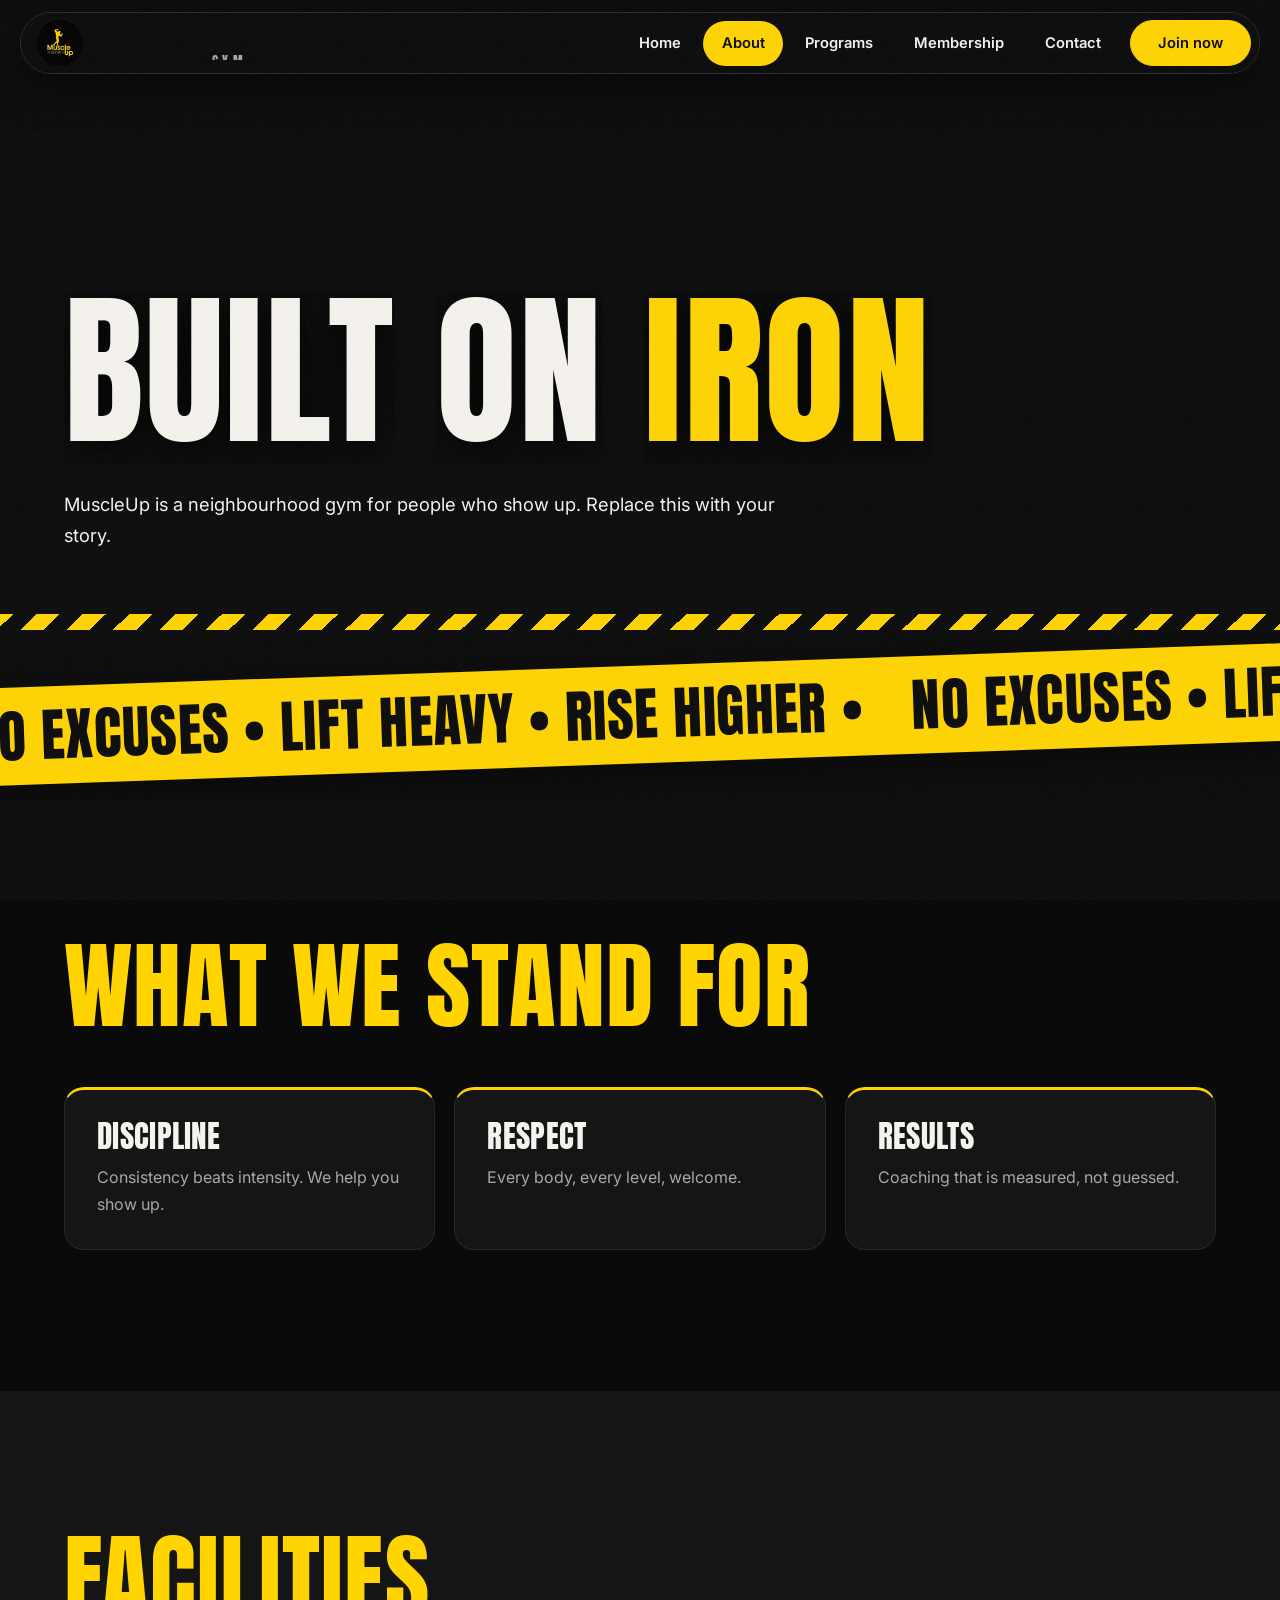
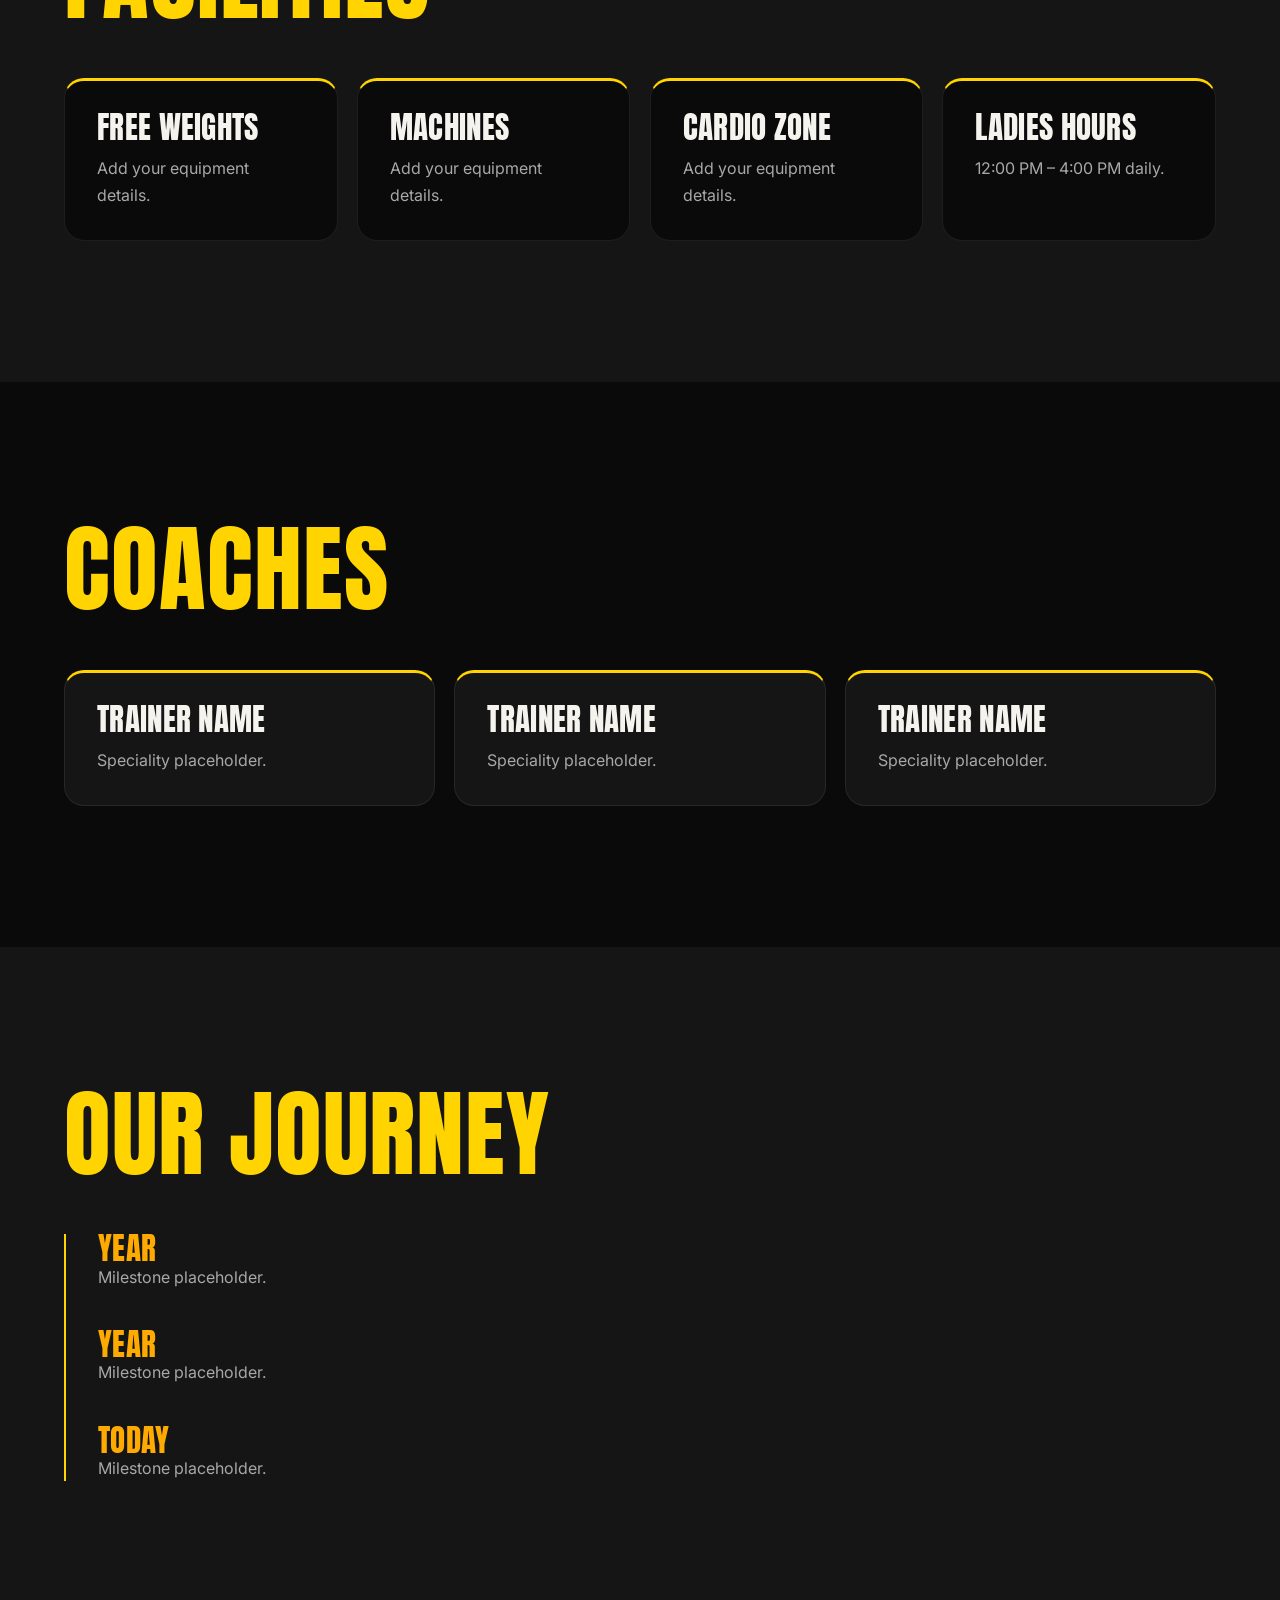
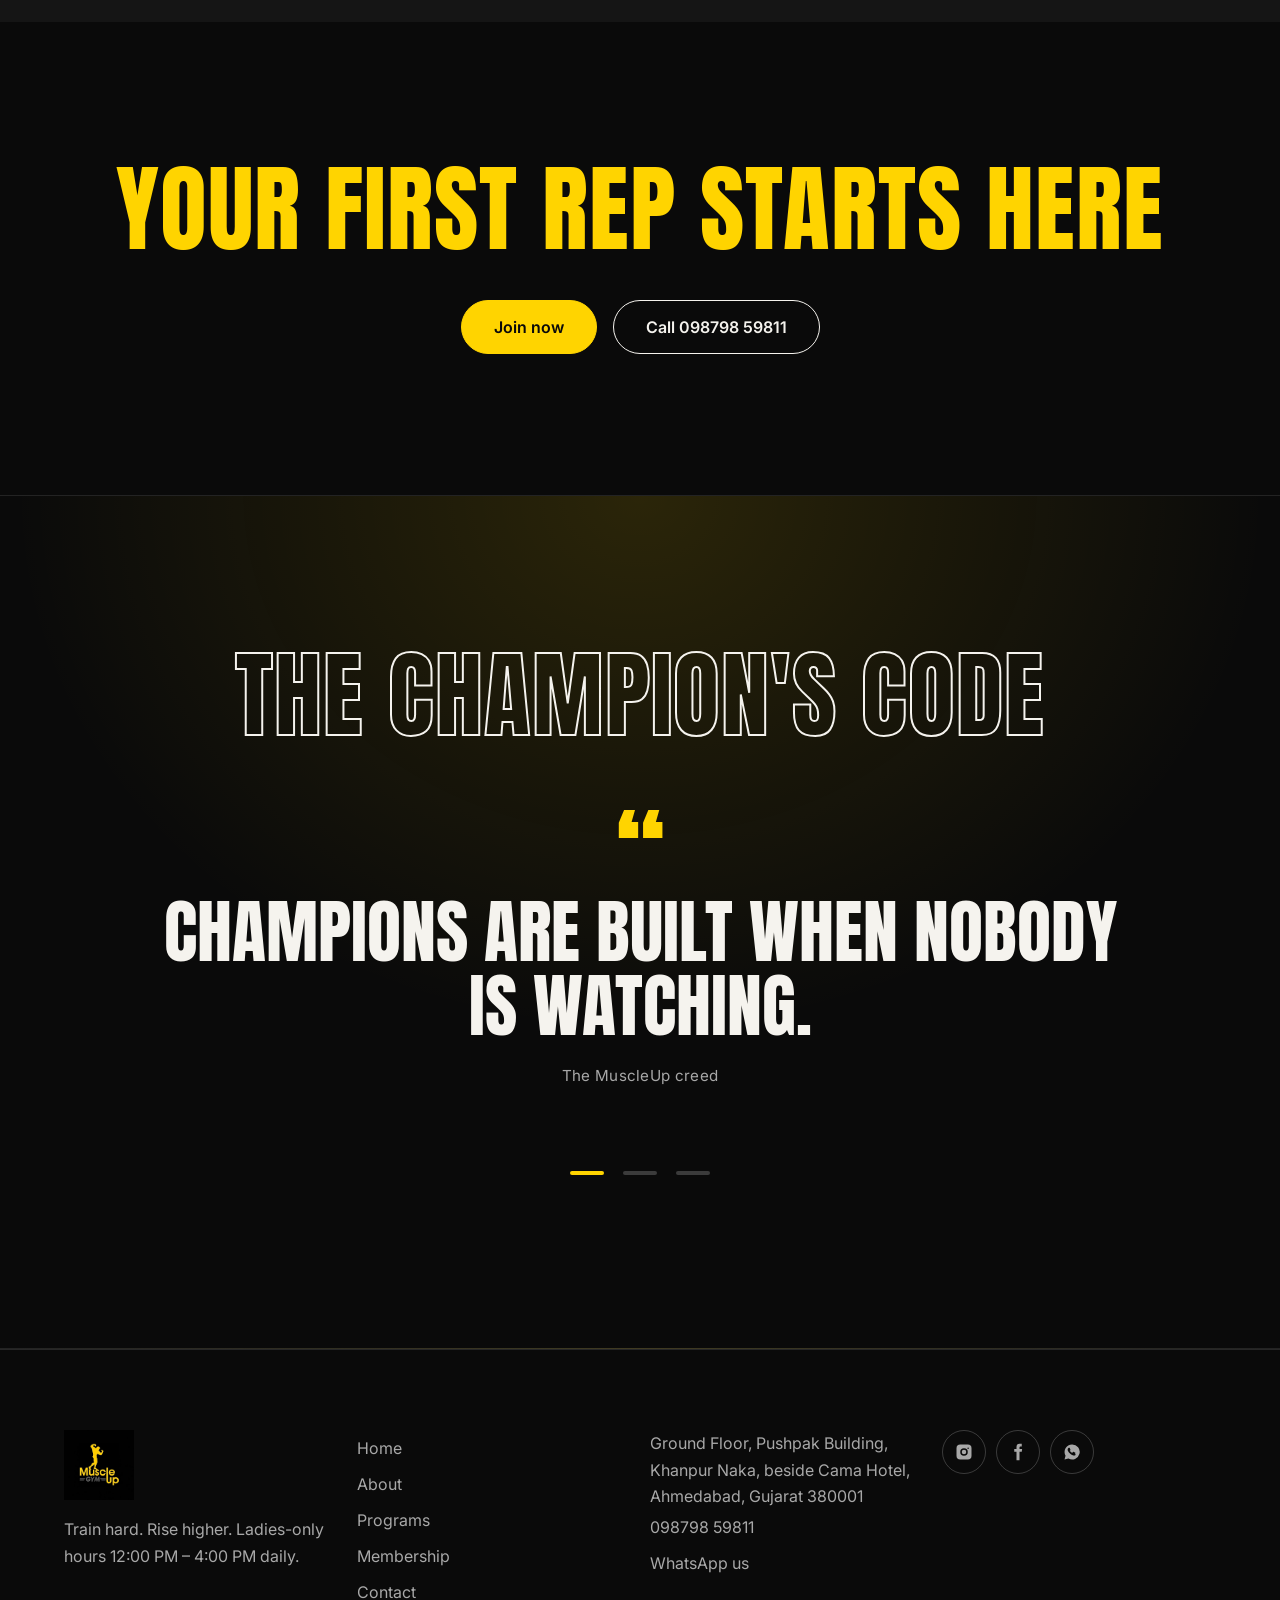
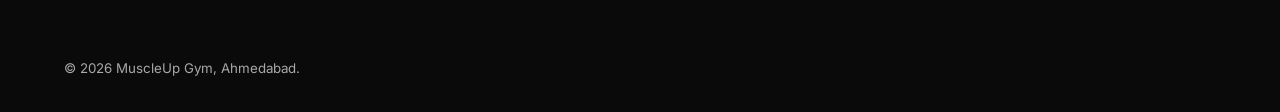
==== about.html @ 56ce06e0 "Demo gym website" ====
<!DOCTYPE html><html lang="en"><head><meta charset="utf-8"><meta name="viewport" content="width=device-width,initial-scale=1"><title>About | MuscleUp Gym Ahmedabad</title><meta name="description" content="The story, values and facilities of MuscleUp Gym, Ahmedabad."><meta property="og:title" content="About | MuscleUp Gym"><meta property="og:description" content="The story, values and facilities of MuscleUp Gym, Ahmedabad."><meta property="og:image" content="logo.png"><meta name="theme-color" content="#0A0A0A"><link rel="icon" href="logo.png"><link rel="preconnect" href="https://fonts.googleapis.com"><link rel="preconnect" href="https://fonts.gstatic.com" crossorigin><link href="https://fonts.googleapis.com/css2?family=Anton&family=Inter:wght@400;600&display=swap" rel="stylesheet"><link rel="stylesheet" href="style.css"></head><body><main>
<section class="hero hero--sm"><div class="hero__bg" style="background-image:url(https://images.unsplash.com/photo-1571019613454-1cb2f99b2d8b?auto=format&fit=crop&w=1600&q=70)"></div><h1 data-split>Built on iron</h1><p>MuscleUp is a neighbourhood gym for people who show up. Replace this with your story.</p></section><div class="tapew" aria-hidden="true"><div class="mq"><div><span>No excuses • Lift heavy • Rise higher •&nbsp;</span><span>No excuses • Lift heavy • Rise higher •&nbsp;</span><span>No excuses • Lift heavy • Rise higher •&nbsp;</span><span>No excuses • Lift heavy • Rise higher •&nbsp;</span></div></div></div>
<section class="sec"><h2 data-split>What we stand for</h2><div class="grid"><section class="card" data-r><h3>Discipline</h3><p>Consistency beats intensity. We help you show up.</p></section><section class="card" data-r><h3>Respect</h3><p>Every body, every level, welcome.</p></section><section class="card" data-r><h3>Results</h3><p>Coaching that is measured, not guessed.</p></section></div></section>
<section class="sec alt"><h2 data-split>Facilities</h2><div class="grid"><section class="card" data-r><h3>Free weights</h3><p>Add your equipment details.</p></section><section class="card" data-r><h3>Machines</h3><p>Add your equipment details.</p></section><section class="card" data-r><h3>Cardio zone</h3><p>Add your equipment details.</p></section><section class="card" data-r><h3>Ladies hours</h3><p>12:00 PM – 4:00 PM daily.</p></section></div></section>
<section class="sec"><h2 data-split>Coaches</h2><div class="grid"><section class="card" data-r><h3>Trainer Name</h3><p>Speciality placeholder.</p></section><section class="card" data-r><h3>Trainer Name</h3><p>Speciality placeholder.</p></section><section class="card" data-r><h3>Trainer Name</h3><p>Speciality placeholder.</p></section></div></section>
<section class="sec alt"><h2 data-split>Our journey</h2><div class="tl"><div data-r><h3>Year</h3><p>Milestone placeholder.</p></div><div data-r><h3>Year</h3><p>Milestone placeholder.</p></div><div data-r><h3>Today</h3><p>Milestone placeholder.</p></div></div></section>
<section class="sec" style="text-align:center"><h2 data-split>Your first rep starts here</h2><div class="row" style="justify-content:center"><a class="btn btn--fill" href="membership.html">Join now</a><a class="btn" href="tel:+919879859811">Call 098798 59811</a></div></section>
<section class="creed" aria-label="The MuscleUp creed"><h2 class="out">The champion's code</h2><div class="qs"><blockquote>Champions are built when nobody is watching.<small>The MuscleUp creed</small></blockquote><blockquote>Stay humble in the win. Stay hungry after it.<small>The MuscleUp creed</small></blockquote><blockquote>The mat does not care how you feel. Show up anyway.<small>The MuscleUp creed</small></blockquote></div><div class="dots"></div></section></main><script src="script.js"></script></body></html>
---- style.css ----
/* MuscleUp Gym — tokens */
:root{--bg:#0A0A0A;--surf:#151515;--text:#F5F3EE;--mute:#A8A8A8;--acc:#FFD400;--coral:#FFAA00;--grad:linear-gradient(120deg,var(--acc),var(--coral));--ease:cubic-bezier(.2,.8,.2,1);--pad:clamp(1.2rem,5vw,5rem)}
*{box-sizing:border-box;margin:0;padding:0}
html{scrollbar-width:thin;scrollbar-color:var(--acc) var(--bg)}
body{background:var(--bg);color:var(--text);font:400 1rem/1.65 Inter,system-ui,sans-serif;overflow-x:hidden;-webkit-font-smoothing:antialiased}
img{max-width:100%;display:block}a{color:inherit;text-decoration:none}
h1,h2,h3{font-family:Anton,Impact,sans-serif;text-transform:uppercase;font-weight:400;line-height:.95;letter-spacing:.01em}
h1{font-size:clamp(3.2rem,13vw,11rem)}h2{font-size:clamp(2.3rem,7.5vw,6rem)}h3{font-size:clamp(1.4rem,2.4vw,2rem)}
p{color:var(--mute);max-width:60ch}
:focus-visible{outline:2px solid var(--coral);outline-offset:3px}
.sec{padding:clamp(4.5rem,11vw,10rem) var(--pad)}.alt{background:var(--surf)}
.grid{display:grid;gap:1.2rem;grid-template-columns:repeat(auto-fit,minmax(min(100%,260px),1fr));margin-top:3rem}
/* progress + cursor */
#bar{position:fixed;top:0;left:0;height:3px;width:100%;background:var(--grad);transform:scaleX(0);transform-origin:0;z-index:99}
.cur,.ring{position:fixed;top:0;left:0;pointer-events:none;z-index:98;border-radius:50%;display:none}
.cur{width:8px;height:8px;margin:-4px;background:var(--acc)}
.ring{width:38px;height:38px;margin:-19px;border:1px solid var(--text);transition:width .3s,height .3s,margin .3s,background .3s}
.fine .cur,.fine .ring{display:block}.ring.big{width:76px;height:76px;margin:-38px;background:#ffd40022}
/* preloader / wipe */
#pre{position:fixed;inset:0;background:var(--bg);z-index:100;display:grid;place-content:center;justify-items:center;gap:1.2rem;transition:transform .9s var(--ease)}
#pre img{width:90px;animation:pulse 1s infinite alternate}#pre b{font:400 clamp(3rem,10vw,6rem)/1 Anton;background:var(--grad);-webkit-background-clip:text;background-clip:text;color:transparent}
#pre.done{transform:translateY(-100%)}@keyframes pulse{to{transform:scale(1.12)}}
/* header */
.hdr{position:fixed;inset:0 0 auto;z-index:50;display:flex;justify-content:space-between;align-items:center;padding:.8rem var(--pad);background:#0A0E1Fb3;backdrop-filter:blur(16px);-webkit-backdrop-filter:blur(16px);transition:transform .5s var(--ease)}
.hdr.hide{transform:translateY(-100%)}.hdr img{height:46px}
.nav{display:flex;gap:2rem;align-items:center}.nav a{font-weight:600;font-size:.92rem;position:relative;padding:.6rem 0}
.nav a:not(.btn)::after{content:"";position:absolute;left:0;bottom:.2rem;width:100%;height:2px;background:var(--acc);transform:scaleX(0);transform-origin:right;transition:transform .4s var(--ease)}
.nav a:hover::after,.nav a.on::after{transform:scaleX(1);transform-origin:left}
.burger{display:none;width:48px;height:48px;background:none;border:0;cursor:pointer;position:relative;z-index:60}
.burger i{position:absolute;left:11px;width:26px;height:2px;background:var(--text);transition:transform .4s var(--ease)}
.burger i:first-child{top:19px}.burger i:last-child{top:28px}
.menu .burger i:first-child{transform:translateY(4.5px) rotate(45deg)}.menu .burger i:last-child{transform:translateY(-4.5px) rotate(-45deg)}
@media(max-width:900px){.burger{display:block}
.nav{position:fixed;inset:0;background:var(--bg);flex-direction:column;justify-content:center;gap:1rem;clip-path:circle(0 at calc(100% - 40px) 40px);transition:clip-path .7s var(--ease);visibility:hidden}
.nav a:not(.btn){font:400 clamp(2.4rem,11vw,4rem)/1.1 Anton;text-transform:uppercase}
.menu .nav{clip-path:circle(150% at calc(100% - 40px) 40px);visibility:visible}}
/* buttons */
.btn{display:inline-flex;align-items:center;justify-content:center;min-height:48px;padding:.8rem 2rem;border-radius:99px;font-weight:600;border:1.5px solid var(--text);position:relative;overflow:hidden;isolation:isolate;transition:color .4s,transform .3s var(--ease);cursor:pointer;background:none;color:var(--text);font-family:inherit;font-size:1rem}
.btn::before{content:"";position:absolute;inset:0;background:var(--grad);transform:translateY(101%);transition:transform .5s var(--ease);z-index:-1}
.btn:hover::before{transform:none}.btn:hover{border-color:transparent}
.btn--fill{background:var(--acc);border-color:var(--acc)}.btn--fill::before{background:var(--text)}.btn--fill:hover{color:var(--bg)}
.row{display:flex;gap:1rem;flex-wrap:wrap;margin-top:2rem}
/* split + reveal */
.w{display:inline-block;overflow:hidden;vertical-align:top;padding-bottom:.08em}
.w>span{display:inline-block;transform:translateY(110%);transition:transform 1s var(--ease)}.go .w>span{transform:none}
[data-r]{opacity:0;transform:translateY(40px);transition:opacity .9s var(--ease),transform .9s var(--ease);transition-delay:calc(var(--i,0)*90ms)}
[data-r].in{opacity:1;transform:none}
.clip{clip-path:inset(0 0 100% 0);transition:clip-path 1.2s var(--ease)}.clip.in{clip-path:inset(0)}
/* hero */
.hero{min-height:100svh;display:flex;flex-direction:column;justify-content:flex-end;padding:9rem var(--pad) 4rem;position:relative;overflow:hidden}
.hero--sm{min-height:70svh}
.hero__bg{position:absolute;inset:-10% 0;background:var(--bg) center/cover;z-index:-2;will-change:transform}
.hero::after{content:"";position:absolute;inset:0;background:linear-gradient(180deg,#0A0A0A55,#0A0A0A 96%);z-index:-1}
.hero p{margin-top:1.6rem;font-size:1.15rem;color:var(--text)}
.badge{display:inline-block;padding:.45rem 1rem;border-radius:99px;background:var(--grad);color:#fff;font-weight:600;font-size:.85rem;margin-bottom:1.4rem}
.mq{overflow:hidden;border-block:1px solid #ffffff1f;padding:1.2rem 0;background:var(--acc);color:var(--bg)}
.mq div{display:flex;width:max-content;animation:mq 22s linear infinite}
.mq span{font:400 clamp(1.8rem,5vw,3.4rem)/1 Anton;padding-right:2rem;text-transform:uppercase}@keyframes mq{to{transform:translateX(-50%)}}
/* cards */
.card{background:var(--surf);border-radius:20px;padding:2rem;position:relative;overflow:hidden;transform:perspective(800px) rotateX(var(--rx,0)) rotateY(var(--ry,0));transition:transform .25s ease-out;border:1px solid #ffffff14}
.alt .card{background:var(--bg)}
.card::after{content:"";position:absolute;inset:0;background:radial-gradient(300px circle at var(--mx,50%) var(--my,50%),#ffd4002e,transparent 60%);opacity:0;transition:opacity .3s;pointer-events:none}
.card:hover::after{opacity:1}.card h3{margin-bottom:.8rem}
.card--hl{border-color:var(--acc);background:linear-gradient(160deg,#ffd40026,var(--surf))}
.price{font:400 2.8rem/1 Anton;margin:1rem 0}
.hs{display:flex;gap:1.2rem;overflow-x:auto;scroll-snap-type:x mandatory;margin:3rem calc(var(--pad)*-1) 0;padding:0 var(--pad) 1.5rem;scrollbar-width:none}
.hs .card{flex:0 0 min(80vw,340px);scroll-snap-align:start;min-height:320px;display:flex;flex-direction:column;justify-content:flex-end}
/* ladies */
.lady{display:grid;gap:2rem;align-items:center;grid-template-columns:1.2fr 1fr}
.lady big{font:400 clamp(4rem,14vw,11rem)/.9 Anton;background:var(--grad);-webkit-background-clip:text;background-clip:text;color:transparent;display:block}
@media(max-width:800px){.lady{grid-template-columns:1fr}}
/* stats */
.stat b{font:400 clamp(3rem,8vw,6rem)/1 Anton;display:block}.stat span{color:var(--mute)}
/* gallery */
.gal{display:flex;gap:.8rem;height:min(70vh,520px);margin-top:3rem}
.gal div{flex:1;background:var(--surf) center/cover;border-radius:20px;transition:flex .8s var(--ease);position:relative;overflow:hidden;cursor:pointer}
.gal div:hover{flex:4}@media(max-width:700px){.gal{flex-direction:column;height:auto}.gal div{min-height:90px}.gal div:hover{flex:1;min-height:240px}}
/* details / faq / programs */
details{border-bottom:1px solid #ffffff22;padding:1.3rem 0}summary{cursor:pointer;font:400 clamp(1.3rem,3vw,1.9rem)/1.2 Anton;text-transform:uppercase;list-style:none;display:flex;justify-content:space-between;gap:1rem;min-height:44px;align-items:center}
summary::-webkit-details-marker{display:none}summary::after{content:"+";color:var(--acc);font-size:2rem;transition:transform .4s var(--ease)}
details[open] summary::after{transform:rotate(45deg)}details p{padding-top:1rem}
table{width:100%;border-collapse:collapse;margin-top:2rem;min-width:520px}th,td{padding:1rem;text-align:left;border-bottom:1px solid #ffffff1f}th{font:400 1.2rem Anton;text-transform:uppercase}
.tw{overflow-x:auto}
/* timeline */
.tl{border-left:2px solid var(--acc);margin-top:3rem;display:grid;gap:2.5rem;padding-left:2rem}.tl h3{color:var(--coral)}
/* form */
form{display:grid;gap:1rem}label{display:grid;gap:.4rem;font-weight:600;font-size:.9rem}
input,select,textarea{background:var(--surf);border:1.5px solid #ffffff26;border-radius:14px;padding:.9rem 1rem;color:var(--text);font:inherit;min-height:48px;width:100%}
input:focus,select:focus,textarea:focus{border-color:var(--acc);outline:0}.bad{border-color:var(--acc)!important}
.err{color:var(--coral);font-size:.82rem;min-height:1em}
.ok{display:none;text-align:center;padding:3rem 1rem}.ok svg{width:90px;stroke:var(--acc);fill:none;stroke-width:4;stroke-dasharray:150;stroke-dashoffset:150}
.sent .ok{display:block}.sent form{display:none}.sent .ok svg{animation:dr 1s .1s forwards}@keyframes dr{to{stroke-dashoffset:0}}
.two{display:grid;gap:3rem;grid-template-columns:1fr 1fr}@media(max-width:900px){.two{grid-template-columns:1fr}}
iframe{width:100%;height:380px;border:0;border-radius:20px;filter:grayscale(.4) invert(.9) hue-rotate(180deg)}
.ban{background:var(--grad);color:#fff;padding:1.4rem var(--pad);text-align:center;font:400 clamp(1.3rem,3.5vw,2.2rem)/1.2 Anton;text-transform:uppercase}
/* footer */
.ftr{padding:5rem var(--pad) 2rem;border-top:1px solid #ffffff1f}.ftr .grid{margin-top:0}.ftr img{height:70px;margin-bottom:1rem}
.ftr a{display:block;color:var(--mute);padding:.3rem 0;transition:color .3s}.ftr a:hover{color:var(--acc)}
.ftr small{display:block;margin-top:3rem;color:var(--mute)}
.soc{display:flex;gap:.6rem}.soc a{width:44px;height:44px;border:1px solid #ffffff33;border-radius:50%;display:grid;place-items:center}.soc svg{width:18px;fill:currentColor}
#top,.call{position:fixed;z-index:40;border:0;cursor:pointer;display:grid;place-items:center;font-weight:600}
#top{right:1rem;bottom:1rem;width:48px;height:48px;border-radius:50%;background:var(--acc);color:#fff;opacity:0;pointer-events:none;transition:opacity .3s}#top.show{opacity:1;pointer-events:auto}
.call{display:none;left:1rem;bottom:1rem;height:48px;padding:0 1.4rem;border-radius:99px;background:var(--text);color:var(--bg)}
@media(max-width:700px){.call{display:grid}}
@media(prefers-reduced-motion:reduce){*,*::before,*::after{animation:none!important;transition-duration:.01ms!important}[data-r],.clip{opacity:1;transform:none;clip-path:none}.w>span{transform:none}}

/* ===== v2: yellow/black gym identity ===== */
h2{color:var(--acc)}.stat b{color:var(--acc)}
.btn:hover{color:#0A0A0A}.btn--fill{color:#0A0A0A}.badge,.ban,#top{color:#0A0A0A}
.card{border-top:3px solid var(--acc)}.card--hl{box-shadow:0 0 60px #ffd40022}
.out{-webkit-text-stroke:2px var(--text);color:transparent}
.hero h1{text-shadow:0 8px 40px #000}.hero h1 .w:nth-of-type(n+3)>span{color:var(--acc)}
.hero--sm{border-bottom:16px solid;border-image:repeating-linear-gradient(-45deg,var(--acc) 0 16px,#0A0A0A 16px 32px) 16}
.tapew{overflow:hidden;padding:2.4rem 0}.tapew .mq{transform:rotate(-2deg) scale(1.05);box-shadow:0 10px 40px #000a;border:0}
.mq span{letter-spacing:.02em}
.sec h2{margin-bottom:.4em}
/* floating pill navbar (blur lives on ::before so the mobile menu can stay fixed) */
.hdr{inset:12px 12px auto;max-width:1240px;margin:0 auto;padding:.45rem .5rem .45rem 1rem;border-radius:99px;border:1px solid #ffffff22;background:none;backdrop-filter:none;-webkit-backdrop-filter:none;box-shadow:0 12px 40px #000a}
.hdr::before{content:"";position:absolute;inset:0;border-radius:inherit;background:#0a0a0acc;backdrop-filter:blur(18px) saturate(1.4);-webkit-backdrop-filter:blur(18px) saturate(1.4);z-index:-1}
.hdr.hide{transform:translateY(-140%)}body.menu .hdr{transform:none!important}
.hdr img{height:46px;width:46px;object-fit:cover;border-radius:50%}
.nav{gap:.25rem}
.nav a:not(.btn):not(.tel){padding:.65rem 1.15rem;border-radius:99px;transition:background .3s,color .3s}
.nav a:not(.btn):not(.tel)::after{display:none}
.nav a:not(.btn):not(.tel):hover{background:#ffffff1a}
.nav a.on{background:var(--acc);color:#0A0A0A}
.nav a.btn{padding:.7rem 1.7rem;min-height:46px;margin-left:.4rem;white-space:nowrap;line-height:1}
.tel{font-weight:600;color:var(--acc);margin-left:1.1rem;white-space:nowrap}
@media(max-width:1100px){.tel{display:none}}
.burger{border-radius:50%;background:#ffffff14}.burger i{left:13px}
@media(max-width:900px){
 .nav{padding:6rem 1.5rem 2rem;gap:.4rem;background:var(--bg) radial-gradient(circle at 80% 10%,#ffd40022,transparent 50%)}
 .nav a:not(.btn):not(.tel){font:400 clamp(2.4rem,11vw,4rem)/1.1 Anton;padding:.25rem 1rem}
 .nav a.on{background:none;color:var(--acc)}
 .nav a.btn{margin:1.4rem 0 0;font-size:1.1rem;padding:.9rem 2.4rem}
 .nav .tel{display:block;margin:.6rem 0 0;font-size:1.2rem}}
@media(max-width:480px){.hero{padding-top:7rem}.hero .row .btn{flex:1 1 100%}.row .btn{min-height:50px}}
@media(min-width:1600px){.sec{padding-inline:max(var(--pad),8vw)}}

/* ===== v3: brand name, champion hero, creed, no pointer effects ===== */
.cur,.ring{display:none!important}.card{transform:none!important;transition:none}.card::after{display:none}
body::after{content:"";position:fixed;inset:0;pointer-events:none;z-index:97;opacity:.07;background:url("data:image/svg+xml,%3Csvg xmlns='http://www.w3.org/2000/svg' width='160' height='160'%3E%3Cfilter id='n'%3E%3CfeTurbulence type='fractalNoise' baseFrequency='.9' numOctaves='2'/%3E%3C/filter%3E%3Crect width='100%25' height='100%25' filter='url(%23n)'/%3E%3C/svg%3E")}
.brand{display:flex;align-items:center;gap:.7rem;position:relative}
.brand__name{display:flex;align-items:baseline;gap:.3rem;font:400 clamp(1.2rem,3.4vw,1.65rem)/1 Anton,sans-serif;text-transform:uppercase;letter-spacing:.04em;overflow:hidden;padding:.14em 0}
.brand__name span{display:inline-block;transform:translateY(135%);transition:transform .9s var(--ease)}
.ready .brand__name span{transform:none}.ready .brand__name span:nth-child(2){transition-delay:.12s}.ready .brand__name span:nth-child(3){transition-delay:.24s}
.brand__name .up{background:linear-gradient(100deg,var(--acc) 35%,#fff 50%,var(--acc) 65%) 0 0/250% 100%;-webkit-background-clip:text;background-clip:text;color:transparent;animation:shine 3.6s 1.4s linear infinite}
@keyframes shine{to{background-position:-250% 0}}
.brand__name .gym{font-size:.5em;letter-spacing:.32em;color:var(--mute);align-self:center}
@media(max-width:1280px){.tel{display:none}}
@media(min-width:901px) and (max-width:1100px){.nav a:not(.btn):not(.tel){padding:.55rem .7rem;font-size:.85rem}.nav a.btn{padding:.65rem 1.2rem}.brand__name .gym{display:none}}
@media(max-width:900px){.brand{z-index:61}}
.hero--fight{display:grid;grid-template-columns:1.15fr .85fr;gap:3rem;align-items:end;padding-top:8rem}
.hero--fight h1{font-size:clamp(3rem,9vw,8.5rem)}
.fighter{position:relative;width:100%;max-width:520px;aspect-ratio:4/5;max-height:76svh;justify-self:end}
.fighter i,.fighter::before,.fighter::after{position:absolute;clip-path:polygon(14% 0,100% 0,100% 100%,0 100%)}
.fighter i{inset:0;background:var(--surf) center/cover}
.fighter::before{content:"";inset:14px -14px -14px 14px;background:var(--grad)}
.fighter::after{content:"";inset:0;background:linear-gradient(180deg,transparent 50%,#000d)}
.fighter b{position:absolute;left:1.6rem;bottom:1.5rem;z-index:2;font:400 clamp(1.3rem,3vw,2rem)/1.1 Anton,sans-serif;text-transform:uppercase}
@media(max-width:900px){.hero--fight{grid-template-columns:1fr;gap:3rem;padding-top:7rem}.fighter{justify-self:center;max-width:420px;aspect-ratio:1/1.1;margin-right:14px}}
.creed{padding:clamp(5rem,12vw,10rem) var(--pad);text-align:center;background:radial-gradient(70% 90% at 50% 0,#ffd40022,transparent 70%),var(--bg);border-block:1px solid #ffffff1a}
.creed .qs{display:grid;max-width:1000px;margin:3rem auto 0;min-height:clamp(250px,40vw,330px)}
.creed blockquote{grid-area:1/1;align-self:center;font:400 clamp(1.9rem,6vw,4.4rem)/1.05 Anton,sans-serif;text-transform:uppercase;opacity:0;transform:translateY(24px);transition:opacity .8s var(--ease),transform .8s var(--ease);pointer-events:none}
.creed blockquote.on{opacity:1;transform:none;pointer-events:auto}
.creed blockquote::before{content:"“";display:block;color:var(--acc);font-size:1.5em;line-height:.7}
.creed small{display:block;margin-top:1.4rem;font:400 .95rem/1.4 Inter,sans-serif;color:var(--mute);text-transform:none;letter-spacing:.02em}
.dots{display:flex;gap:.3rem;justify-content:center;margin-top:2rem}.dots button{width:48px;height:44px;background:none;border:0;cursor:pointer;display:grid;place-items:center}
.dots button::before{content:"";width:34px;height:4px;border-radius:4px;background:#ffffff33;transition:background .3s}.dots button.on::before{background:var(--acc)}
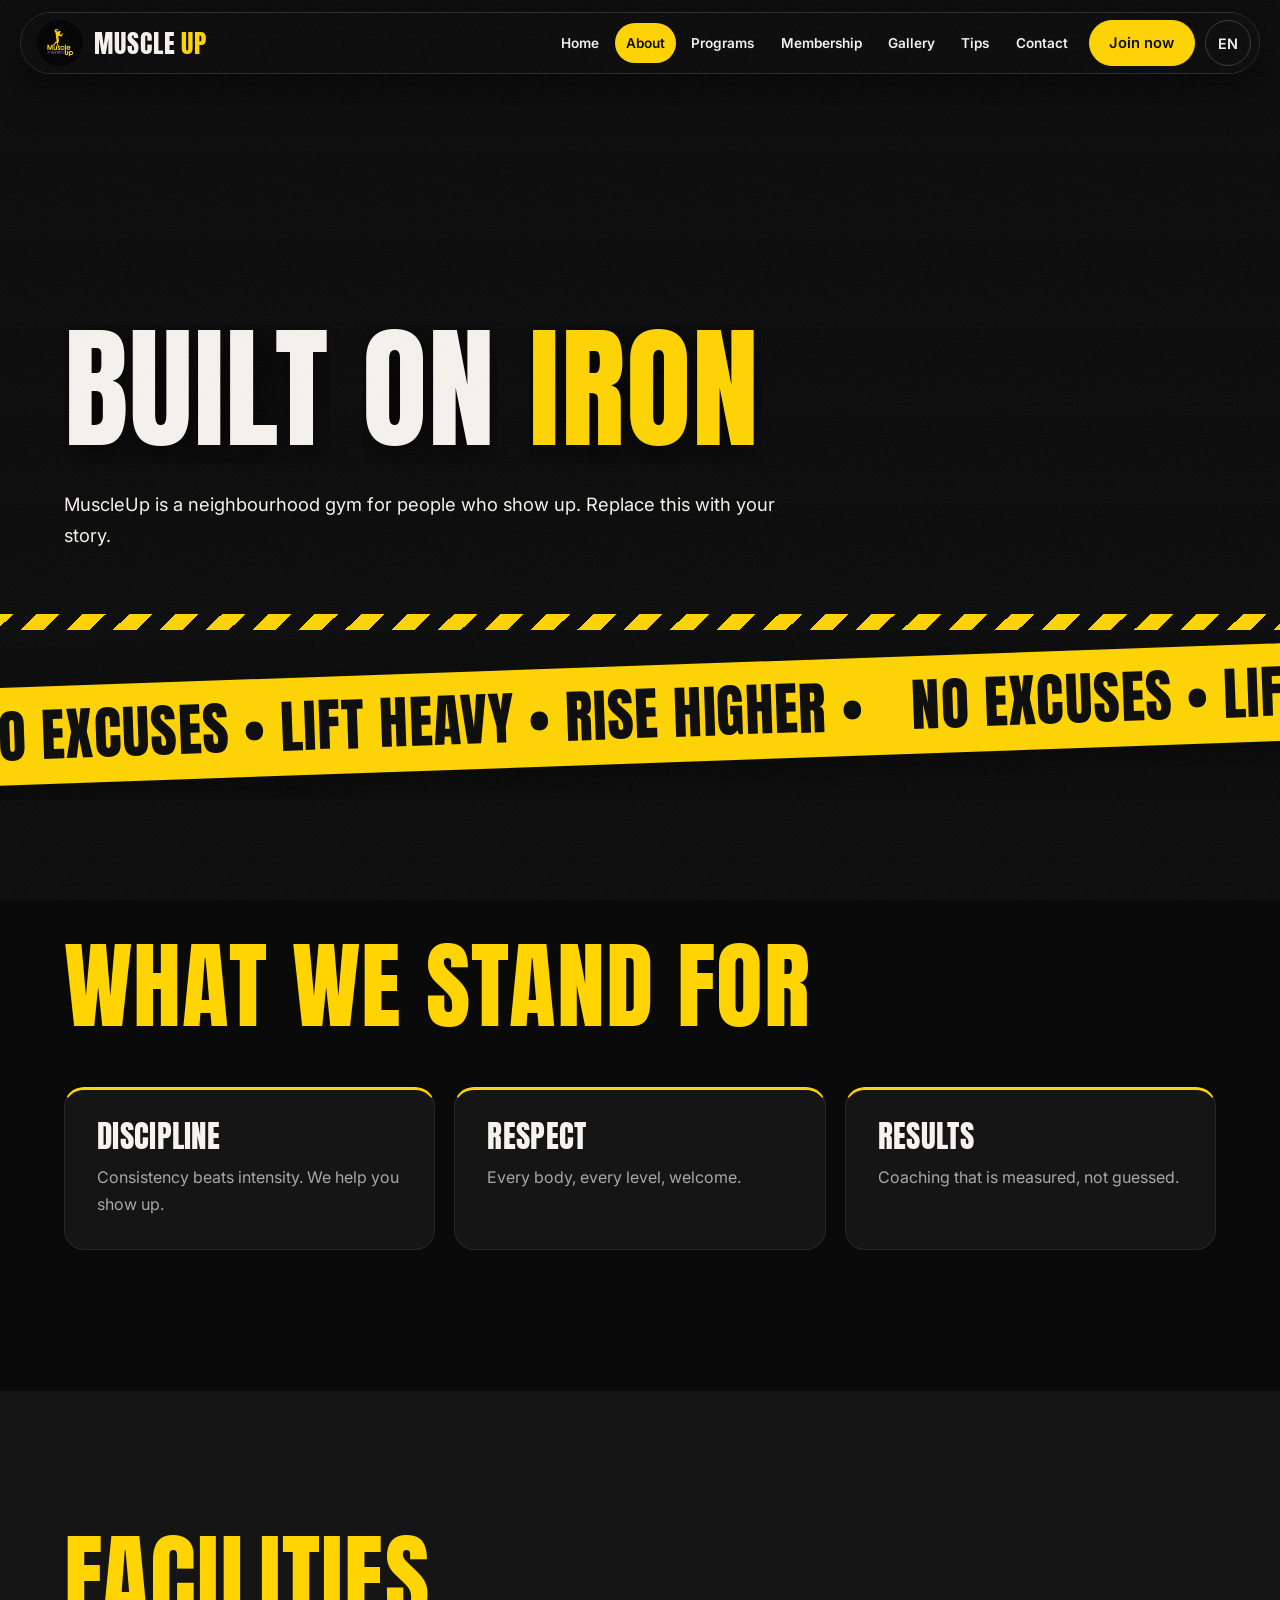
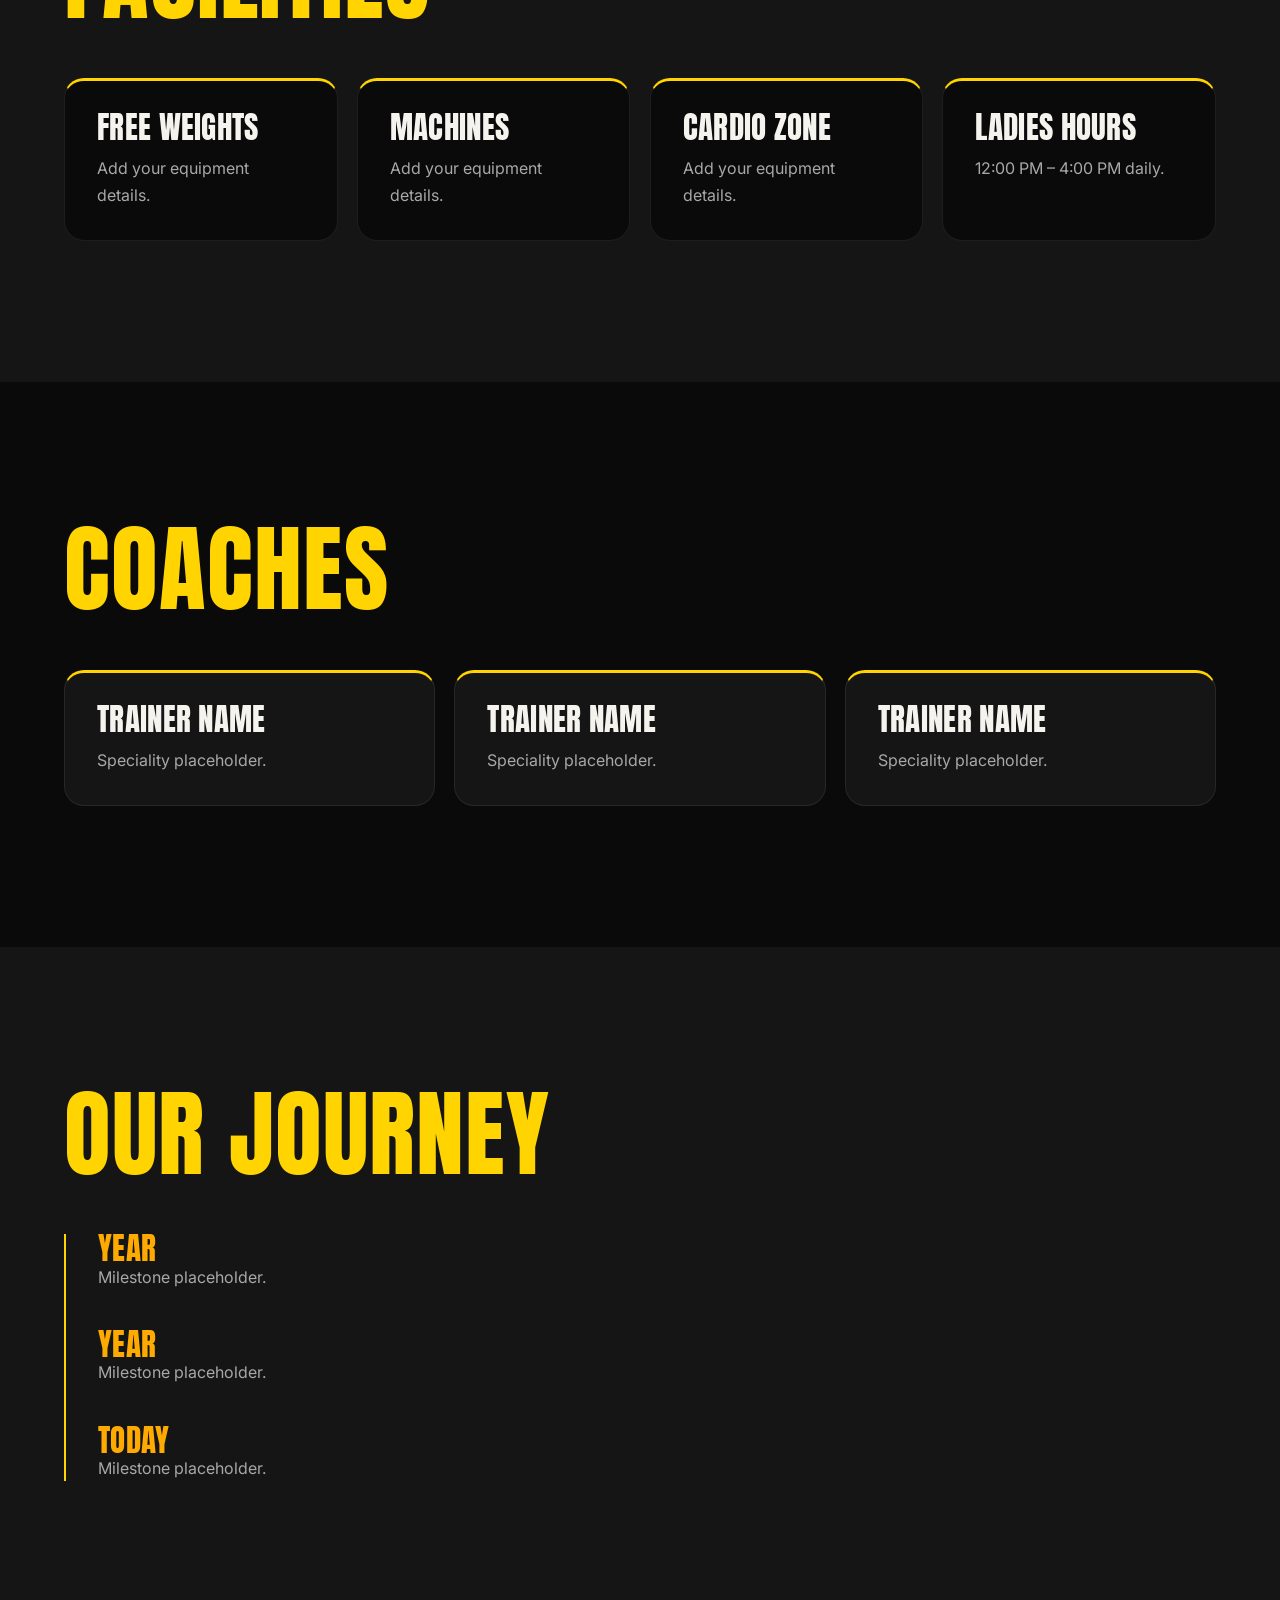
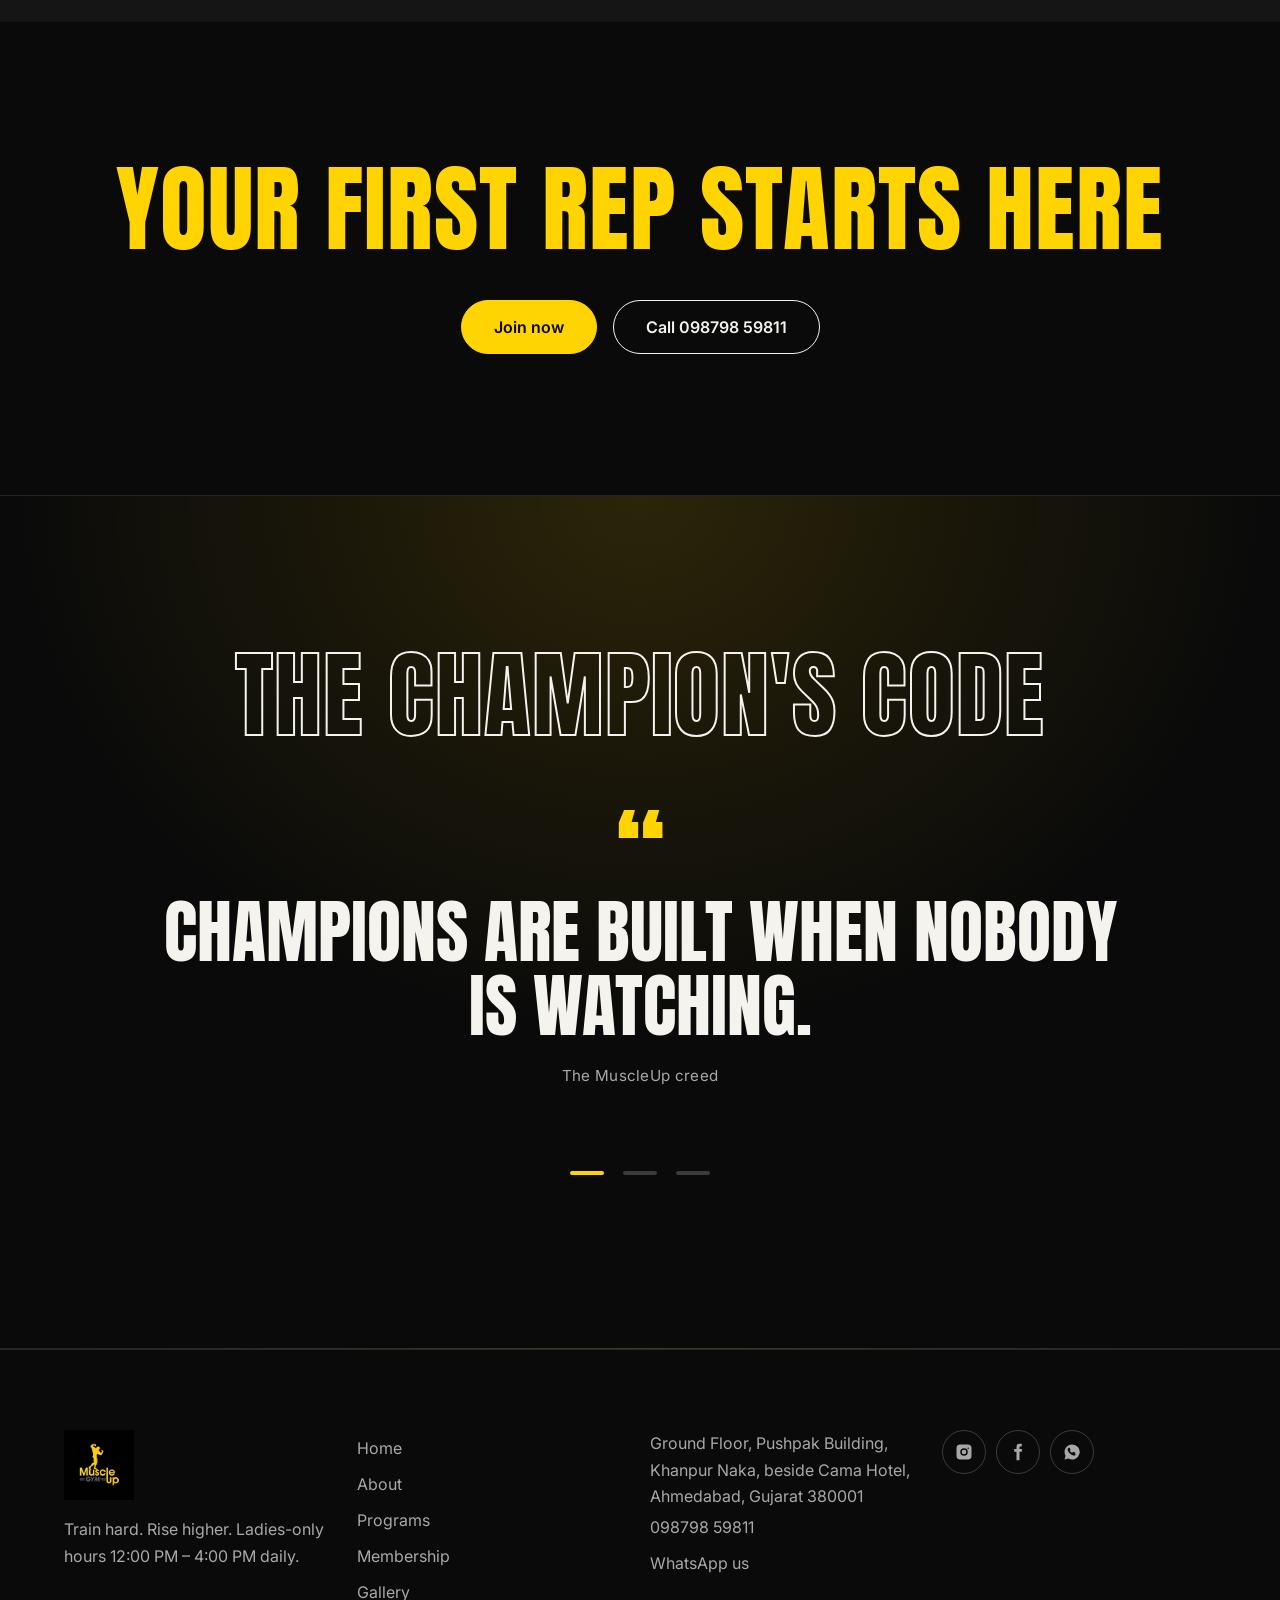
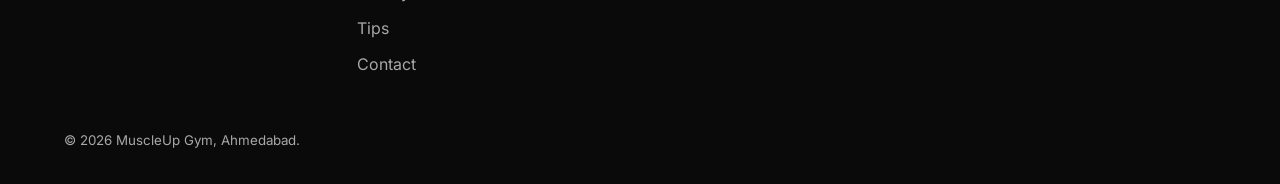
==== commit aeebe6f9: "final demo" ====
--- a/about.html
+++ b/about.html
@@ -1,4 +1,4 @@
-<!DOCTYPE html><html lang="en"><head><meta charset="utf-8"><meta name="viewport" content="width=device-width,initial-scale=1"><title>About | MuscleUp Gym Ahmedabad</title><meta name="description" content="The story, values and facilities of MuscleUp Gym, Ahmedabad."><meta property="og:title" content="About | MuscleUp Gym"><meta property="og:description" content="The story, values and facilities of MuscleUp Gym, Ahmedabad."><meta property="og:image" content="logo.png"><meta name="theme-color" content="#0A0A0A"><link rel="icon" href="logo.png"><link rel="preconnect" href="https://fonts.googleapis.com"><link rel="preconnect" href="https://fonts.gstatic.com" crossorigin><link href="https://fonts.googleapis.com/css2?family=Anton&family=Inter:wght@400;600&display=swap" rel="stylesheet"><link rel="stylesheet" href="style.css"></head><body><main>
+<!DOCTYPE html><html lang="en"><head><meta charset="utf-8"><meta name="viewport" content="width=device-width,initial-scale=1"><title>About | MuscleUp Gym Ahmedabad</title><meta name="description" content="The story, values and facilities of MuscleUp Gym, Ahmedabad."><meta property="og:title" content="About | MuscleUp Gym"><meta property="og:description" content="The story, values and facilities of MuscleUp Gym, Ahmedabad."><meta property="og:image" content="logo.png"><meta name="theme-color" content="#0A0A0A"><link rel="icon" href="logo.png"><link rel="preconnect" href="https://fonts.googleapis.com"><link rel="preconnect" href="https://fonts.gstatic.com" crossorigin><link href="https://fonts.googleapis.com/css2?family=Anton&family=Inter:wght@400;600&display=swap" rel="stylesheet"><link rel="manifest" href="manifest.webmanifest"><link rel="apple-touch-icon" href="icon-192.png"><link rel="stylesheet" href="style.css"></head><body><main>
 <section class="hero hero--sm"><div class="hero__bg" style="background-image:url(https://images.unsplash.com/photo-1571019613454-1cb2f99b2d8b?auto=format&fit=crop&w=1600&q=70)"></div><h1 data-split>Built on iron</h1><p>MuscleUp is a neighbourhood gym for people who show up. Replace this with your story.</p></section><div class="tapew" aria-hidden="true"><div class="mq"><div><span>No excuses • Lift heavy • Rise higher •&nbsp;</span><span>No excuses • Lift heavy • Rise higher •&nbsp;</span><span>No excuses • Lift heavy • Rise higher •&nbsp;</span><span>No excuses • Lift heavy • Rise higher •&nbsp;</span></div></div></div>
 <section class="sec"><h2 data-split>What we stand for</h2><div class="grid"><section class="card" data-r><h3>Discipline</h3><p>Consistency beats intensity. We help you show up.</p></section><section class="card" data-r><h3>Respect</h3><p>Every body, every level, welcome.</p></section><section class="card" data-r><h3>Results</h3><p>Coaching that is measured, not guessed.</p></section></div></section>
 <section class="sec alt"><h2 data-split>Facilities</h2><div class="grid"><section class="card" data-r><h3>Free weights</h3><p>Add your equipment details.</p></section><section class="card" data-r><h3>Machines</h3><p>Add your equipment details.</p></section><section class="card" data-r><h3>Cardio zone</h3><p>Add your equipment details.</p></section><section class="card" data-r><h3>Ladies hours</h3><p>12:00 PM – 4:00 PM daily.</p></section></div></section>
--- a/style.css
+++ b/style.css
@@ -30,7 +30,7 @@
 .burger i{position:absolute;left:11px;width:26px;height:2px;background:var(--text);transition:transform .4s var(--ease)}
 .burger i:first-child{top:19px}.burger i:last-child{top:28px}
 .menu .burger i:first-child{transform:translateY(4.5px) rotate(45deg)}.menu .burger i:last-child{transform:translateY(-4.5px) rotate(-45deg)}
-@media(max-width:900px){.burger{display:block}
+@media(max-width:1100px){.burger{display:block}
 .nav{position:fixed;inset:0;background:var(--bg);flex-direction:column;justify-content:center;gap:1rem;clip-path:circle(0 at calc(100% - 40px) 40px);transition:clip-path .7s var(--ease);visibility:hidden}
 .nav a:not(.btn){font:400 clamp(2.4rem,11vw,4rem)/1.1 Anton;text-transform:uppercase}
 .menu .nav{clip-path:circle(150% at calc(100% - 40px) 40px);visibility:visible}}
@@ -57,7 +57,7 @@
 .mq div{display:flex;width:max-content;animation:mq 22s linear infinite}
 .mq span{font:400 clamp(1.8rem,5vw,3.4rem)/1 Anton;padding-right:2rem;text-transform:uppercase}@keyframes mq{to{transform:translateX(-50%)}}
 /* cards */
-.card{background:var(--surf);border-radius:20px;padding:2rem;position:relative;overflow:hidden;transform:perspective(800px) rotateX(var(--rx,0)) rotateY(var(--ry,0));transition:transform .25s ease-out;border:1px solid #ffffff14}
+.card{background:var(--surf);border-radius:20px;padding:2rem;position:relative;overflow:hidden;border:1px solid #ffffff14}
 .alt .card{background:var(--bg)}
 .card::after{content:"";position:absolute;inset:0;background:radial-gradient(300px circle at var(--mx,50%) var(--my,50%),#ffd4002e,transparent 60%);opacity:0;transition:opacity .3s;pointer-events:none}
 .card:hover::after{opacity:1}.card h3{margin-bottom:.8rem}
@@ -128,7 +128,7 @@
 .tel{font-weight:600;color:var(--acc);margin-left:1.1rem;white-space:nowrap}
 @media(max-width:1100px){.tel{display:none}}
 .burger{border-radius:50%;background:#ffffff14}.burger i{left:13px}
-@media(max-width:900px){
+@media(max-width:1100px){
  .nav{padding:6rem 1.5rem 2rem;gap:.4rem;background:var(--bg) radial-gradient(circle at 80% 10%,#ffd40022,transparent 50%)}
  .nav a:not(.btn):not(.tel){font:400 clamp(2.4rem,11vw,4rem)/1.1 Anton;padding:.25rem 1rem}
  .nav a.on{background:none;color:var(--acc)}
@@ -138,7 +138,7 @@
 @media(min-width:1600px){.sec{padding-inline:max(var(--pad),8vw)}}
 
 /* ===== v3: brand name, champion hero, creed, no pointer effects ===== */
-.cur,.ring{display:none!important}.card{transform:none!important;transition:none}.card::after{display:none}
+.cur,.ring{display:none!important}.card::after{display:none}
 body::after{content:"";position:fixed;inset:0;pointer-events:none;z-index:97;opacity:.07;background:url("data:image/svg+xml,%3Csvg xmlns='http://www.w3.org/2000/svg' width='160' height='160'%3E%3Cfilter id='n'%3E%3CfeTurbulence type='fractalNoise' baseFrequency='.9' numOctaves='2'/%3E%3C/filter%3E%3Crect width='100%25' height='100%25' filter='url(%23n)'/%3E%3C/svg%3E")}
 .brand{display:flex;align-items:center;gap:.7rem;position:relative}
 .brand__name{display:flex;align-items:baseline;gap:.3rem;font:400 clamp(1.2rem,3.4vw,1.65rem)/1 Anton,sans-serif;text-transform:uppercase;letter-spacing:.04em;overflow:hidden;padding:.14em 0}
@@ -148,8 +148,8 @@
 @keyframes shine{to{background-position:-250% 0}}
 .brand__name .gym{font-size:.5em;letter-spacing:.32em;color:var(--mute);align-self:center}
 @media(max-width:1280px){.tel{display:none}}
-@media(min-width:901px) and (max-width:1100px){.nav a:not(.btn):not(.tel){padding:.55rem .7rem;font-size:.85rem}.nav a.btn{padding:.65rem 1.2rem}.brand__name .gym{display:none}}
-@media(max-width:900px){.brand{z-index:61}}
+@media(min-width:1101px) and (max-width:1280px){.nav a:not(.btn):not(.tel){padding:.55rem .7rem;font-size:.85rem}.nav a.btn{padding:.65rem 1.2rem}.brand__name .gym{display:none}}
+@media(max-width:1100px){.brand{z-index:61}}
 .hero--fight{display:grid;grid-template-columns:1.15fr .85fr;gap:3rem;align-items:end;padding-top:8rem}
 .hero--fight h1{font-size:clamp(3rem,9vw,8.5rem)}
 .fighter{position:relative;width:100%;max-width:520px;aspect-ratio:4/5;max-height:76svh;justify-self:end}
@@ -167,3 +167,29 @@
 .creed small{display:block;margin-top:1.4rem;font:400 .95rem/1.4 Inter,sans-serif;color:var(--mute);text-transform:none;letter-spacing:.02em}
 .dots{display:flex;gap:.3rem;justify-content:center;margin-top:2rem}.dots button{width:48px;height:44px;background:none;border:0;cursor:pointer;display:grid;place-items:center}
 .dots button::before{content:"";width:34px;height:4px;border-radius:4px;background:#ffffff33;transition:background .3s}.dots button.on::before{background:var(--acc)}
+
+/* ===== v4 fixes ===== */
+[id]{scroll-margin-top:110px}body.menu{overflow:hidden}
+@media(max-width:700px){.ftr{padding-bottom:6rem}}
+.two{grid-template-columns:repeat(2,minmax(0,1fr))}.two>*,.lady>*{min-width:0}
+@media(max-width:900px){.two{grid-template-columns:minmax(0,1fr)}}
+
+/* ===== v5: language, offer bar, gallery, slider, calculator ===== */
+.lang{min-width:46px;height:46px;border-radius:99px;border:1px solid #ffffff33;background:none;color:var(--text);font:600 .9rem Inter,sans-serif;cursor:pointer;margin-left:.4rem}.lang:hover{border-color:var(--acc);color:var(--acc)}
+@media(max-width:1100px){.nav .lang{margin:1rem 0 0;padding:0 1.6rem}}
+.offer{position:fixed;inset:0 0 auto;z-index:49;min-height:40px;display:flex;align-items:center;justify-content:center;background:var(--grad);color:#0A0A0A;font-weight:600;font-size:.9rem;padding:.4rem 3.2rem;text-align:center}
+.offer a{text-decoration:underline;margin-left:.6rem}.offer button{position:absolute;right:0;top:0;width:48px;height:100%;background:none;border:0;font-size:1.5rem;cursor:pointer}.has-offer .hdr{top:52px}
+.hero__bg video{width:100%;height:100%;object-fit:cover}
+.gg{display:grid;gap:.8rem;grid-template-columns:repeat(auto-fill,minmax(min(100%,280px),1fr));margin-top:3rem}
+.gi{border:0;padding:0;background:var(--surf);border-radius:16px;overflow:hidden;aspect-ratio:4/3;cursor:zoom-in}.gi img{width:100%;height:100%;object-fit:cover}
+.lb{position:fixed;inset:0;z-index:120;background:#000e;display:grid;place-items:center;padding:1rem}.lb img{max-height:86svh;max-width:100%;border-radius:12px}
+.lb button{position:absolute;width:52px;height:52px;border-radius:50%;border:0;background:var(--acc);color:#0A0A0A;font-size:1.6rem;cursor:pointer}.lb .x{top:1rem;right:1rem}.lb .pv{left:1rem}.lb .nx{right:1rem}
+.ba{position:relative;aspect-ratio:4/3;overflow:hidden;border-radius:20px;--p:50%;max-width:760px;margin:3rem auto 0;user-select:none}
+.ba>div{position:absolute;inset:0;background:var(--surf) center/cover}.ba .b{filter:grayscale(1) brightness(.7)}.ba .a{clip-path:inset(0 0 0 var(--p))}
+.ba::after{content:"";position:absolute;top:0;bottom:0;left:var(--p);width:3px;background:var(--acc);pointer-events:none}
+.ba input{position:absolute;inset:0;width:100%;height:100%;opacity:0;cursor:ew-resize;margin:0;padding:0}.ba:focus-within{outline:2px solid var(--coral)}
+.ba span{position:absolute;bottom:1rem;z-index:2;font:400 1rem Anton,sans-serif;background:#000a;padding:.3rem .9rem;border-radius:99px;text-transform:uppercase}
+.calc-out{padding:1.6rem;border-radius:16px;background:var(--surf);border-left:4px solid var(--acc);color:var(--text)}.calc-out b{color:var(--acc);font:400 2rem Anton,sans-serif}
+td.hl,th.hl{color:var(--acc);font-weight:600}
+.hero--sm h1{font-size:clamp(2.4rem,10.5vw,9rem)}.hero h1{overflow-wrap:anywhere}
+h2{font-size:clamp(2rem,7.5vw,6rem)}
